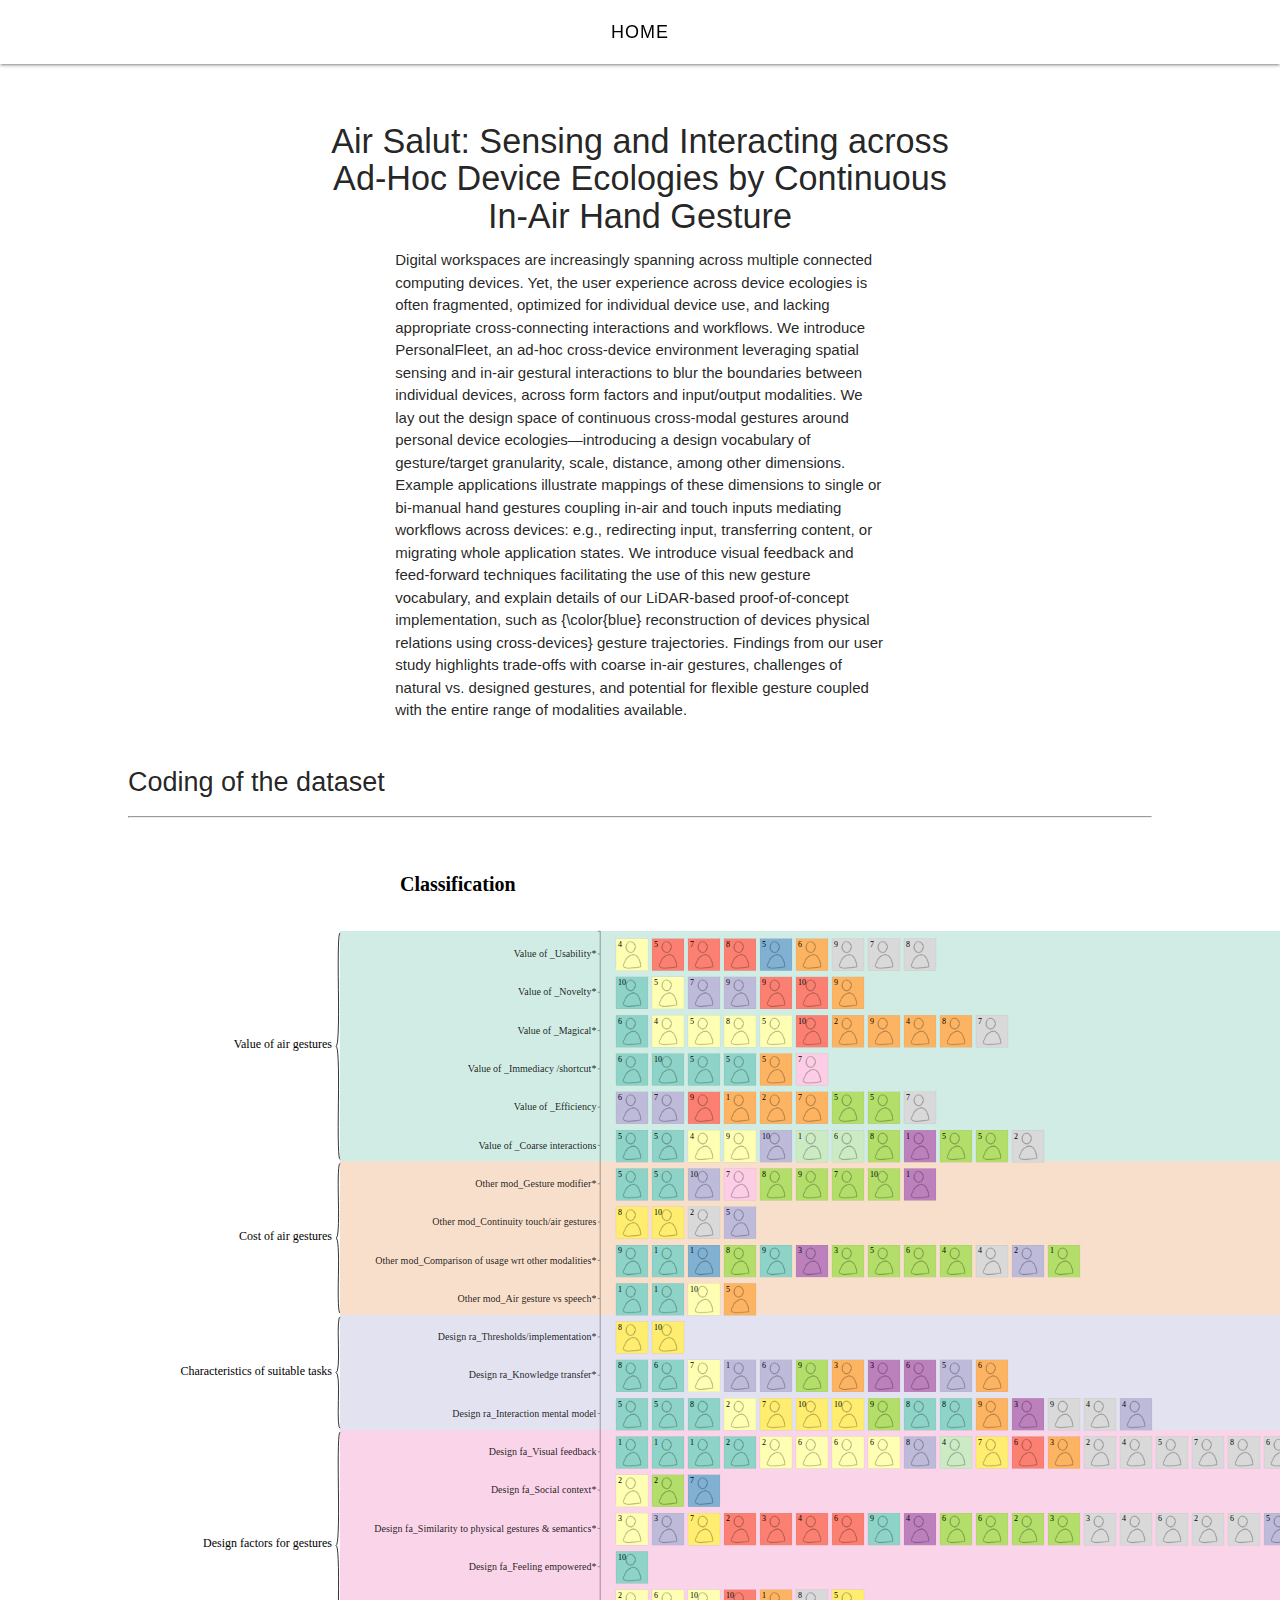
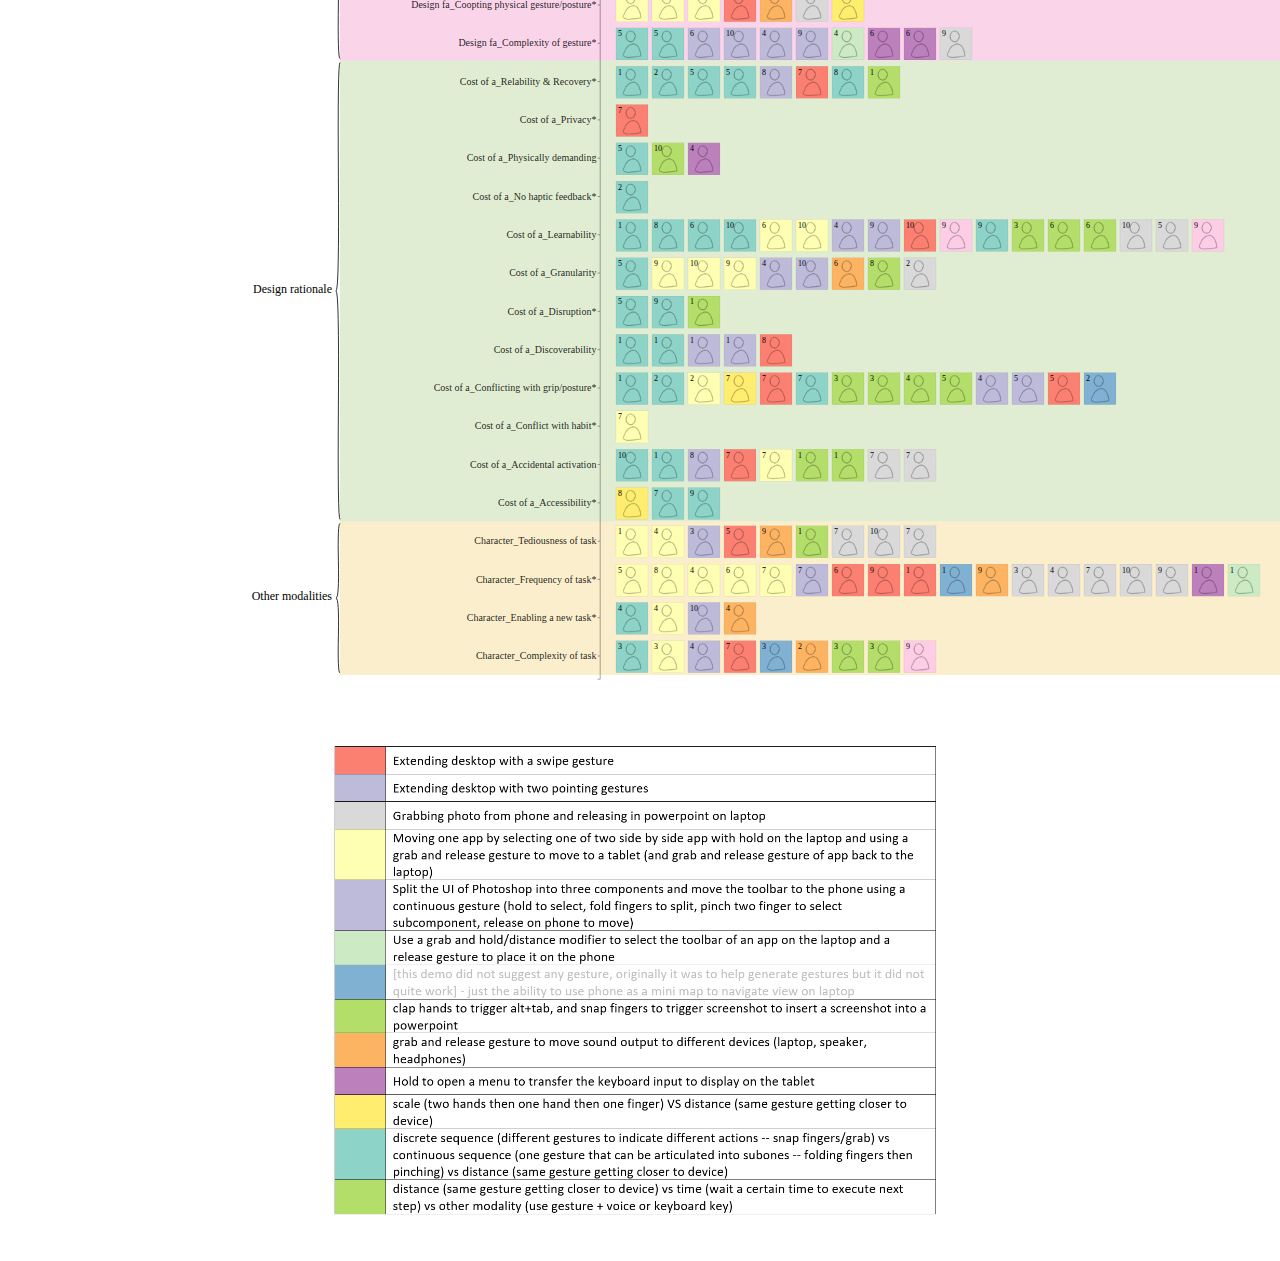
==== index.html @ ad7862ec "xm" ====
<!DOCTYPE html>
<html>
    <head>


        <script src="lib/jquery.min.js"></script>
        <script type="text/javascript" src="visualization/d3.v5.js" ></script>

         <link type="text/css" rel="stylesheet" href="lib/materialize/css/materialize.min.css"  media="screen,projection"/>
         <link rel="stylesheet" type="text/css" href="mystyle.css">
    </head>
<body>


  <nav class="nav-center" role="navigation">
     <div class="nav-wrapper">

         <ul id="nav-mobile">
            <li><a href="index.html">Home</a></li>
            <!-- <li><a href="examples.html">Gallery</a></li> -->
         </ul>
     </div>
 </nav>
 <!-- <div class="intro-header">

</div> -->



    <div id='image'>

        
    </div>

    <div id= "content">
        <div class="row">
            <div class="col m8 offset-m2 headTitle center">
            <h4>Air Salut: Sensing and Interacting across Ad-Hoc Device
                Ecologies by Continuous In-Air Hand Gesture</h4>
            </div>
        
            <div class="col m6 offset-m3 justify">
                Digital workspaces are increasingly spanning across multiple connected computing devices. Yet, the user experience across device ecologies is often fragmented, optimized for individual device use, and lacking appropriate cross-connecting interactions and workflows. We introduce PersonalFleet, an ad-hoc cross-device environment leveraging spatial sensing and in-air gestural interactions to blur the boundaries between individual devices, across form factors and input/output modalities. We lay out the design space of continuous cross-modal gestures around personal device ecologies—introducing a design vocabulary of gesture/target granularity, scale, distance, among other dimensions. Example applications illustrate mappings of these dimensions to single or bi-manual hand gestures coupling in-air and touch inputs mediating workflows across devices: e.g., redirecting input, transferring content, or migrating whole application states. We introduce visual feedback and feed-forward techniques facilitating the use of this new gesture vocabulary, and explain details of our LiDAR-based proof-of-concept implementation, such as {\color{blue} reconstruction of devices physical relations using cross-devices} gesture trajectories. Findings from our user study highlights trade-offs with coarse in-air gestures, challenges of natural vs. designed gestures, and potential for flexible gesture coupled with the entire range of modalities available.
            </div>

            <br/>
            <br/>
            <br/>
            <br/>
            <br/>
            <br/>
        </div>
    
        
        <!-- <div class="col m11 offset-m1 headTitle" style="font-size:180%">
            Screenshots fron usecases
        <hr>
        </div>
        <div class="row" class='examples'>
            <div class="col s4 offset-s2"><img src='images/capture (1).PNG' /></div>
            <div class="col s4"><img src='images/capture (2).png' /></div>
            
        </div>    
        <div class="row" class='examples'>
            <div class="col s4 offset-s2"><img src='images/capture (3).png' /></div>
            <div class="col s4"><img src='images/capture (4).png' /></div>
        </div>
        <div class="row" class='examples'>
            
            <div class="col s4 offset-s4"><img src='images/capture (5).png' /></div> 
        </div> -->
        <div class="row"></div>
            <div class="col m11 offset-m1 headTitle" style="font-size:180%">
            Coding of the dataset
            <hr>
            </div>
        </div>

        
    </div>

    
    
    <div id="resultsGraph"></div>
    <div class="row">

        <div class="col m6 offset-m3">
            <img src="visualization/Viz/legend.png" style="box-shadow:none">
        </div>
    </div>

</body>
<script src="visualization/index.js"></script>
    
</html>
---- mystyle.css ----
.imageThumbnail{
  zoom:19
}



body{
    margin: 0;
}
.grid {
    margin: 10px;
    margin-top: 100px;
    
}
.grid-item {
    width: 200px;
    margin-bottom: 5px;

    display: flex;
    flex-direction: column;
    align-items: center;

    box-shadow: 0 2px 2px 0 rgba(0,0,0,0.14), 0 3px 1px -2px rgba(0,0,0,0.12), 0 1px 5px 0 rgba(0,0,0,0.2);
    margin-bottom: 20px;
}
.grid-item--width2 { width: 400px; }
#examples{
  margin-top: 50px;
  
}
.subCaption{

  font-size: 20px;
    font-weight: bold;
}
img{
    width: 100%;
}
video{
  width: 100%;
}
#content{
  margin: auto;
  margin-top: 100px;
  width: 80%;
}
#image{
  width: 250px;
  margin: auto;
  margin-top: 100px;
}
.intro-header{
  background: url('images/capture3.png');
  background-size: 100%;
  background-position-y: -150px;
  background-repeat: no-repeat;
  height: 300px;
  overflow-y: hidden;
  overflow-x: hidden;
  object-fit: cover;

}
.container{
  overflow-x: hidden;
  width: 100%;
  min-height: 1000px;
  text-align: justify;
}


#seeMore{
  display: flex;
  align-items: center;
  justify-content: center;
  margin-bottom: 10px;
}
#seeMore div{
  padding: 10px;
  background: #dadada;
  border-radius: 0.5rem;
  text-align: center;
  cursor: pointer;
}


.col img {
  box-shadow: 0 2px 2px 0 rgba(0,0,0,0.14), 0 3px 1px -2px rgba(0,0,0,0.12), 0 1px 5px 0 rgba(0,0,0,0.2);
}








nav{
        position: fixed;
        top: 0px;
        background-color: rgba(255, 255, 255, 0.67);
        z-index: 1;
      }
      nav .nav-wrapper {
      }
      .downloadCSV{
        width: 25px !important;
        position: relative;
        top: 7px;
      }
      div.tooltip {
        position: absolute;
        text-align: center;
        display: inline-block;
        width: 100px;
        /* height: 28px; */
        padding: 7px;
        border-radius: 5px;
        font: 12px sans-serif;
        background: rgb(153, 180, 214);
        /* border: 0px; */
        /* border: solid 0.5px dimgrey; */
        pointer-events: none;
        font-family: -apple-system,system-ui,BlinkMacSystemFont,"Segoe UI",Roboto,"Helvetica Neue",Arial,sans-serif;
      }
      div.tooltip img{
        width: 100%
      }

      nav.nav-center ul {
          text-align: center;
      }
      nav.nav-center ul li {
          display: inline;
          float: none;
          text-transform: uppercase;
      }
      nav.nav-center ul li a {
        display: inline-block;
        color: black;
        font-size: 18px;
        text-transform: uppercase;
        font-weight: 400;
        letter-spacing: 1px;
        color: black;
        /* background-color: rgba(255, 255, 255, 0.24); */
      }

      .navigation{
      background-color: rgba(255, 255, 255, 1);
  }
  .navigation li{
      display: inline-block;
      float: none;
  }
  .navigation ul{
      float: none;
      margin: 0 auto;
      display: block;
      text-align: center;
  }
  .navigation a {

      text-transform: uppercase;
      font-weight: 400;
      letter-spacing: 1px;
      color: black;
  }
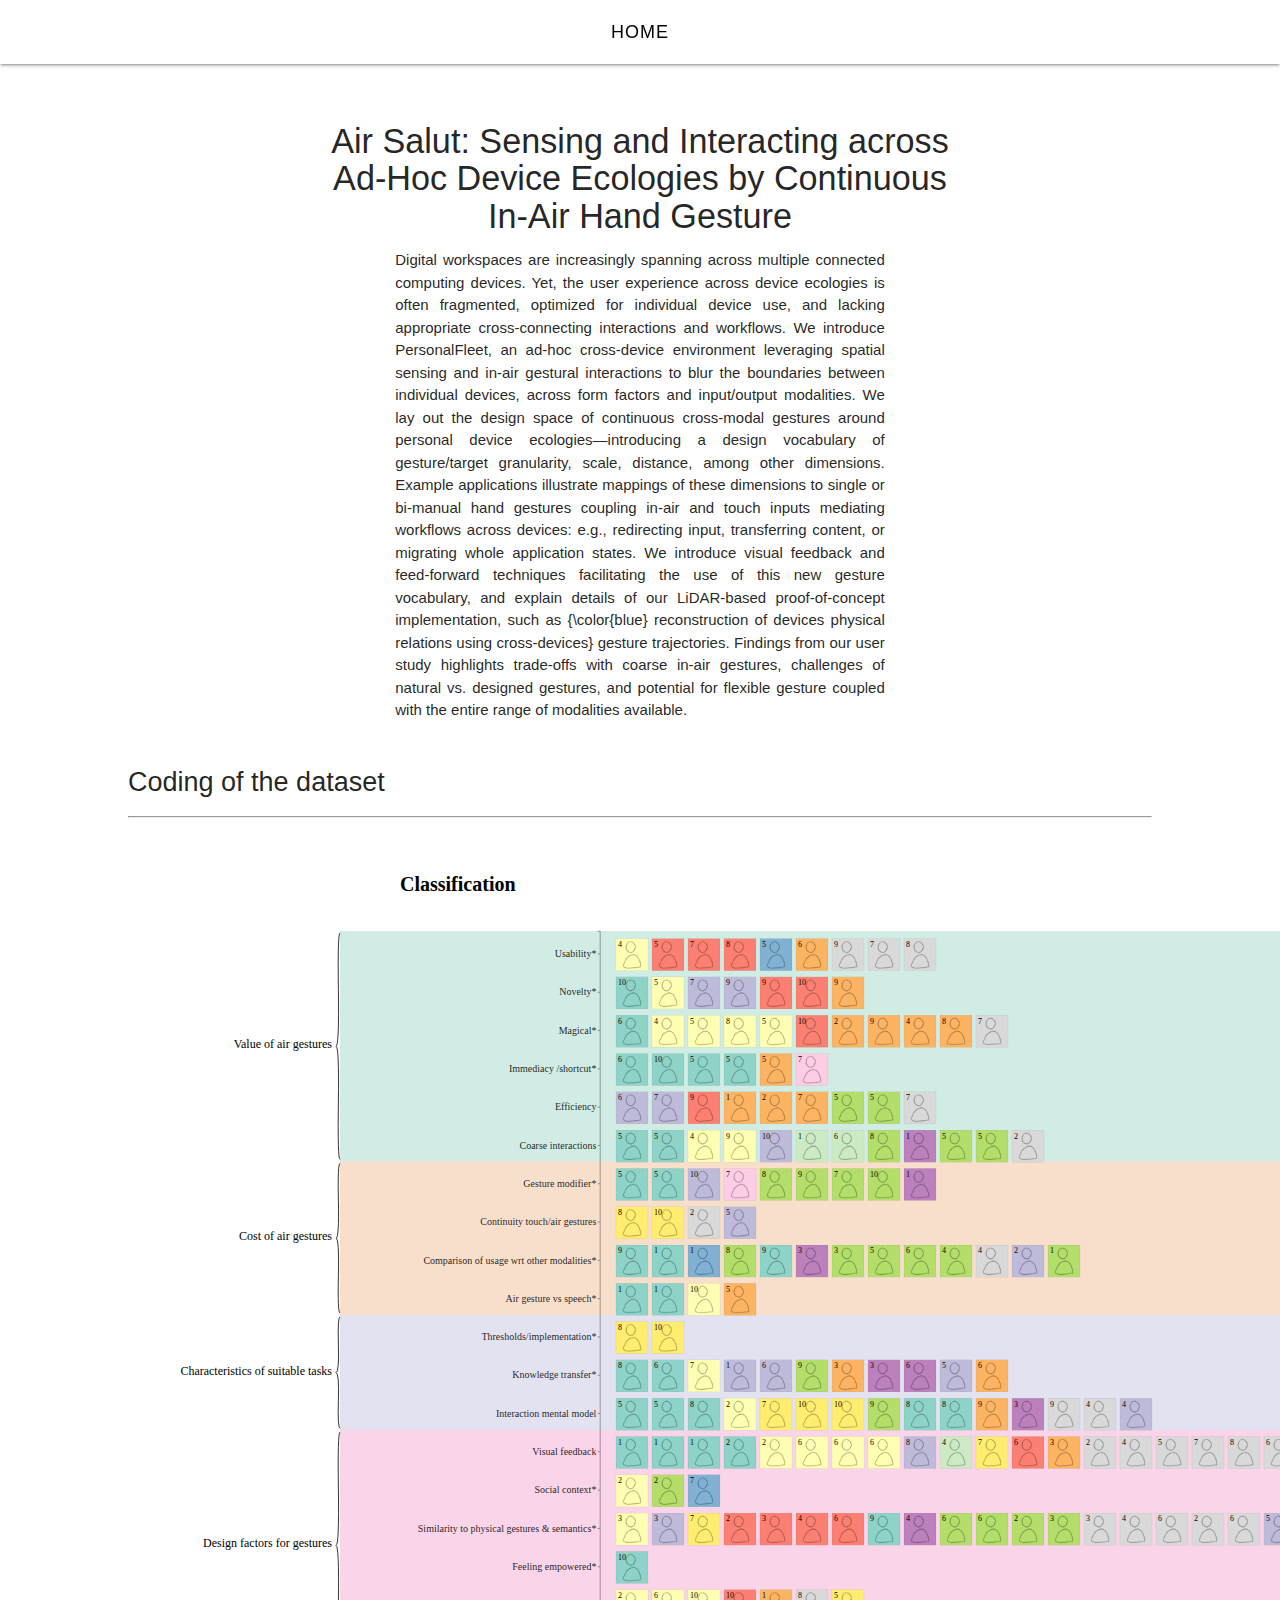
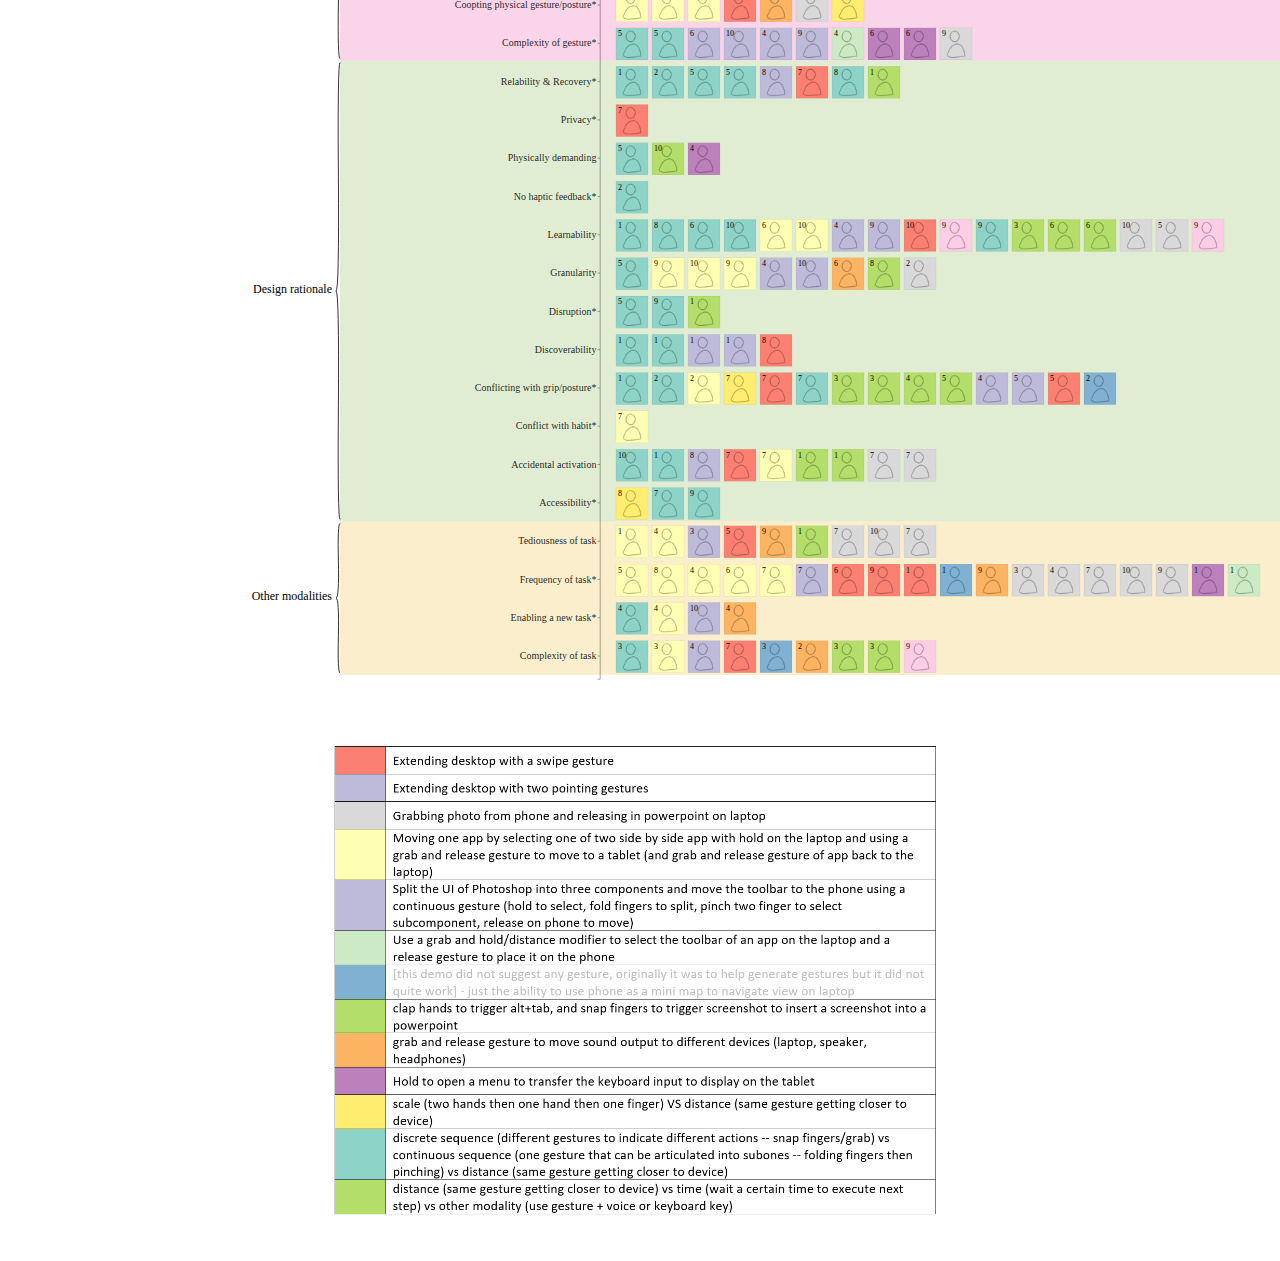
==== commit 192c4ac5: "x" ====
--- a/index.html
+++ b/index.html
@@ -39,7 +39,7 @@
                 Ecologies by Continuous In-Air Hand Gesture</h4>
             </div>
         
-            <div class="col m6 offset-m3 justify">
+            <div class="col m6 offset-m3 " style="text-align:justify">
                 Digital workspaces are increasingly spanning across multiple connected computing devices. Yet, the user experience across device ecologies is often fragmented, optimized for individual device use, and lacking appropriate cross-connecting interactions and workflows. We introduce PersonalFleet, an ad-hoc cross-device environment leveraging spatial sensing and in-air gestural interactions to blur the boundaries between individual devices, across form factors and input/output modalities. We lay out the design space of continuous cross-modal gestures around personal device ecologies—introducing a design vocabulary of gesture/target granularity, scale, distance, among other dimensions. Example applications illustrate mappings of these dimensions to single or bi-manual hand gestures coupling in-air and touch inputs mediating workflows across devices: e.g., redirecting input, transferring content, or migrating whole application states. We introduce visual feedback and feed-forward techniques facilitating the use of this new gesture vocabulary, and explain details of our LiDAR-based proof-of-concept implementation, such as {\color{blue} reconstruction of devices physical relations using cross-devices} gesture trajectories. Findings from our user study highlights trade-offs with coarse in-air gestures, challenges of natural vs. designed gestures, and potential for flexible gesture coupled with the entire range of modalities available.
             </div>
 
